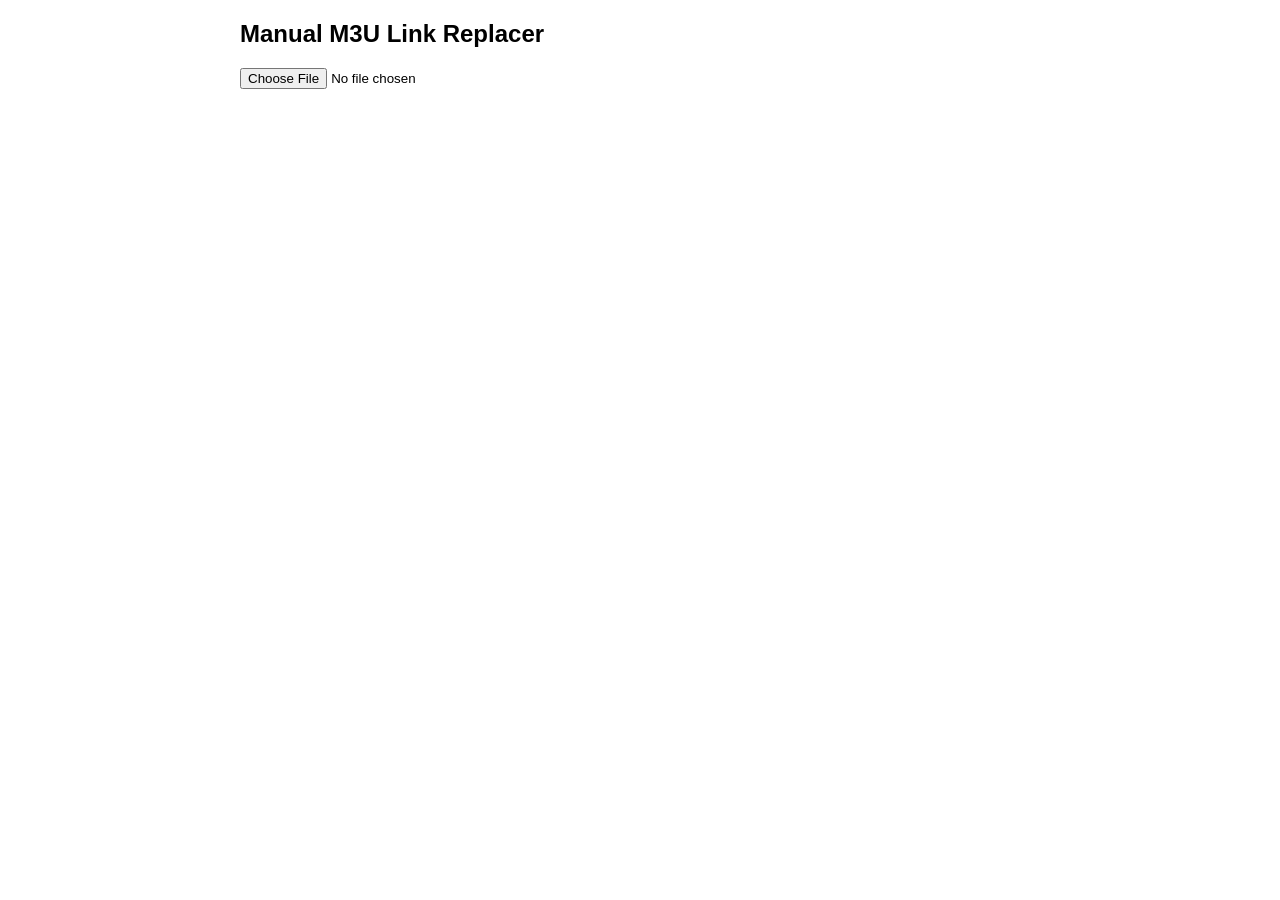
==== index.html @ 12838285 "Add files via upload" ====
<!DOCTYPE html>
<html lang="en">
<head>
    <meta charset="UTF-8">
    <title>M3U Link Replacer</title>
    <style>
        body { font-family: Arial, sans-serif; max-width: 800px; margin: 20px auto; }
        .link-row { display: flex; gap: 10px; margin-bottom: 10px; padding: 10px; background: #f4f4f4; }
        .link-row input { flex: 1; padding: 8px; }
        button { padding: 10px 15px; cursor: pointer; }
    </style>
</head>
<body>

    <h2>Manual M3U Link Replacer</h2>
    <input type="file" id="fileInput" accept=".m3u" />
    <div id="linkContainer" style="margin-top: 20px;"></div>
    <button id="downloadBtn" style="display: none; margin-top: 20px;">Download Updated M3U</button>

    <script>
        let originalContent = "";
        let foundLinks = [];

        document.getElementById('fileInput').addEventListener('change', function(e) {
            const file = e.target.files[0];
            if (!file) return;

            const reader = new FileReader();
            reader.onload = function(e) {
                originalContent = e.target.result;
                extractLinks(originalContent);
            };
            reader.readAsText(file);
        });

        function extractLinks(content) {
            const regex = /(https?:\/\/tv\.roarzone\.info\/player\.php\?stream=[^\s]+)/g;
            foundLinks = [...new Set(content.match(regex) || [])];
            
            const container = document.getElementById('linkContainer');
            container.innerHTML = '<h3>Detected Links:</h3>';
            
            foundLinks.forEach((link, index) => {
                const row = document.createElement('div');
                row.className = 'link-row';
                row.innerHTML = `
                    <input type="text" value="${link}" disabled />
                    <span>➡️</span>
                    <input type="text" id="newLink_${index}" placeholder="Paste actual .m3u8 link here..." />
                `;
                container.appendChild(row);
            });

            if (foundLinks.length > 0) {
                document.getElementById('downloadBtn').style.display = 'block';
            } else {
                container.innerHTML = '<p>No player links found.</p>';
            }
        }

        document.getElementById('downloadBtn').addEventListener('click', function() {
            let updatedContent = originalContent;
            
            foundLinks.forEach((oldLink, index) => {
                const newLink = document.getElementById(`newLink_${index}`).value.trim();
                if (newLink) {
                    // Replace all occurrences of the old link with the new one
                    updatedContent = updatedContent.split(oldLink).join(newLink);
                }
            });

            const blob = new Blob([updatedContent], { type: 'text/plain' });
            const url = URL.createObjectURL(blob);
            const a = document.createElement('a');
            a.href = url;
            a.download = "updated_playlist.m3u";
            a.click();
            URL.revokeObjectURL(url);
        });
    </script>
</body>
</html>
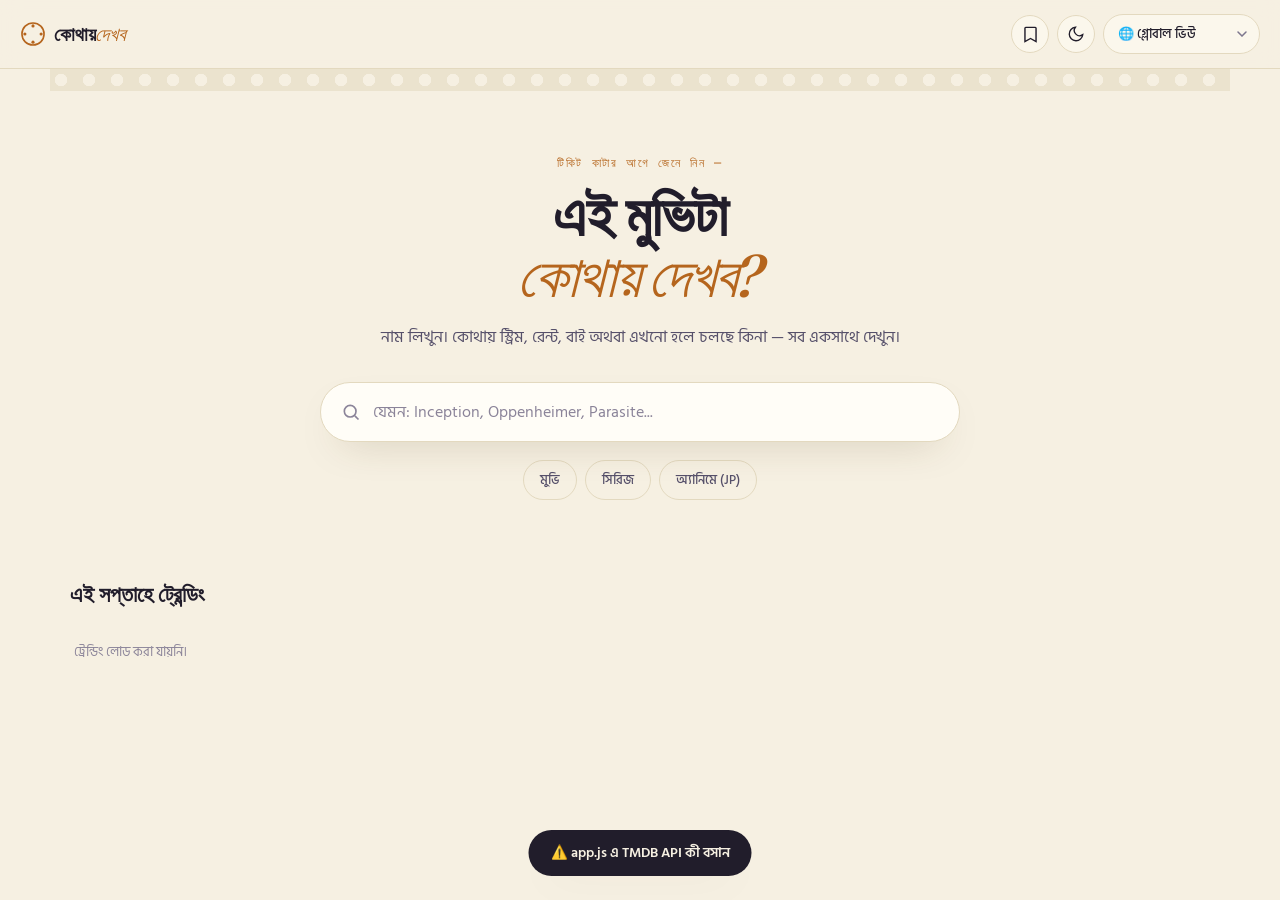
==== commit cb4b2868: "Update 3 file(s), delete 3 file(s)" ====
--- a/index.html
+++ b/index.html
@@ -1,82 +1,156 @@
 <!DOCTYPE html>
-<html lang="en">
+<html lang="bn">
 <head>
-    <meta charset="UTF-8">
-    <title>M3U Link Replacer</title>
-    <style>
-        body { font-family: Arial, sans-serif; max-width: 800px; margin: 20px auto; }
-        .link-row { display: flex; gap: 10px; margin-bottom: 10px; padding: 10px; background: #f4f4f4; }
-        .link-row input { flex: 1; padding: 8px; }
-        button { padding: 10px 15px; cursor: pointer; }
-    </style>
+<meta charset="UTF-8">
+<meta name="viewport" content="width=device-width, initial-scale=1.0">
+<title>কোথায় দেখব — মুভি খুঁজুন, কোথায় স্ট্রিম হয় জানুন</title>
+<meta name="description" content="যেকোনো মুভি বা সিরিজ সার্চ করুন, জানুন কোথায় স্ট্রিম, রেন্ট বা থিয়েটারে দেখা যাচ্ছে।">
+<link rel="preconnect" href="https://image.tmdb.org">
+<link rel="stylesheet" href="style.css">
 </head>
-<body>
+<body data-theme="dark">
 
-    <h2>Manual M3U Link Replacer</h2>
-    <input type="file" id="fileInput" accept=".m3u" />
-    <div id="linkContainer" style="margin-top: 20px;"></div>
-    <button id="downloadBtn" style="display: none; margin-top: 20px;">Download Updated M3U</button>
+  <!-- ===== TOP BAR ===== -->
+  <header class="topbar">
+    <a href="#/" class="brand" data-nav="home">
+      <span class="brand-mark" aria-hidden="true">
+        <svg viewBox="0 0 40 40" width="26" height="26">
+          <circle cx="20" cy="20" r="17" fill="none" stroke="currentColor" stroke-width="2.5"/>
+          <circle cx="20" cy="7.5" r="2.4" fill="currentColor"/>
+          <circle cx="32.5" cy="20" r="2.4" fill="currentColor"/>
+          <circle cx="20" cy="32.5" r="2.4" fill="currentColor"/>
+          <circle cx="7.5" cy="20" r="2.4" fill="currentColor"/>
+        </svg>
+      </span>
+      <span class="brand-word">কোথায়<em>দেখব</em></span>
+    </a>
 
-    <script>
-        let originalContent = "";
-        let foundLinks = [];
+    <div class="topbar-actions">
+      <button class="icon-btn" id="watchlistBtn" aria-label="আমার তালিকা" title="আমার তালিকা">
+        <svg viewBox="0 0 24 24" width="19" height="19" fill="none" stroke="currentColor" stroke-width="1.8"><path d="M6 3h12a1 1 0 0 1 1 1v17l-7-4-7 4V4a1 1 0 0 1 1-1Z"/></svg>
+        <span class="watchlist-count" id="watchlistCount" hidden>0</span>
+      </button>
+      <button class="icon-btn" id="themeToggle" aria-label="থিম বদলান" title="লাইট/ডার্ক থিম">
+        <svg class="icon-moon" viewBox="0 0 24 24" width="18" height="18" fill="none" stroke="currentColor" stroke-width="1.8"><path d="M21 12.8A9 9 0 1 1 11.2 3a7 7 0 0 0 9.8 9.8Z"/></svg>
+        <svg class="icon-sun" viewBox="0 0 24 24" width="18" height="18" fill="none" stroke="currentColor" stroke-width="1.8" hidden><circle cx="12" cy="12" r="4.5"/><path d="M12 2.5v2.5M12 19v2.5M4.2 4.2l1.8 1.8M18 18l1.8 1.8M2.5 12H5M19 12h2.5M4.2 19.8 6 18M18 6l1.8-1.8"/></svg>
+      </button>
+      <select class="region-select" id="regionSelect" aria-label="দেশ/রিজিওন" title="দেশ/রিজিওন বদলান"></select>
+    </div>
+  </header>
 
-        document.getElementById('fileInput').addEventListener('change', function(e) {
-            const file = e.target.files[0];
-            if (!file) return;
+  <!-- ===== HOME / HERO SEARCH VIEW ===== -->
+  <main id="homeView" class="view home-view">
+    <div class="reel-strip" aria-hidden="true"></div>
 
-            const reader = new FileReader();
-            reader.onload = function(e) {
-                originalContent = e.target.result;
-                extractLinks(originalContent);
-            };
-            reader.readAsText(file);
-        });
+    <section class="hero">
+      <p class="hero-eyebrow">টিকিট কাটার আগে জেনে নিন —</p>
+      <h1 class="hero-title">এই মুভিটা<br><span class="hero-title-accent">কোথায় দেখব?</span></h1>
+      <p class="hero-sub">নাম লিখুন। কোথায় স্ট্রিম, রেন্ট, বাই অথবা এখনো হলে চলছে কিনা — সব একসাথে দেখুন।</p>
 
-        function extractLinks(content) {
-            const regex = /(https?:\/\/tv\.roarzone\.info\/player\.php\?stream=[^\s]+)/g;
-            foundLinks = [...new Set(content.match(regex) || [])];
-            
-            const container = document.getElementById('linkContainer');
-            container.innerHTML = '<h3>Detected Links:</h3>';
-            
-            foundLinks.forEach((link, index) => {
-                const row = document.createElement('div');
-                row.className = 'link-row';
-                row.innerHTML = `
-                    <input type="text" value="${link}" disabled />
-                    <span>➡️</span>
-                    <input type="text" id="newLink_${index}" placeholder="Paste actual .m3u8 link here..." />
-                `;
-                container.appendChild(row);
-            });
+      <form class="search-form" id="heroSearchForm" role="search" autocomplete="off">
+        <svg class="search-icon" viewBox="0 0 24 24" width="20" height="20" fill="none" stroke="currentColor" stroke-width="2"><circle cx="11" cy="11" r="7"/><path d="m21 21-4.35-4.35"/></svg>
+        <input type="text" id="heroSearchInput" class="search-input" placeholder="যেমন: Inception, Oppenheimer, Parasite..." aria-label="মুভি বা সিরিজের নাম">
+        <button type="button" class="clear-btn" id="heroClearBtn" hidden aria-label="মুছুন">×</button>
+      </form>
 
-            if (foundLinks.length > 0) {
-                document.getElementById('downloadBtn').style.display = 'block';
-            } else {
-                container.innerHTML = '<p>No player links found.</p>';
-            }
-        }
+      <div class="quick-filters" id="quickFilters">
+        <button class="chip" data-type="movie">মুভি</button>
+        <button class="chip" data-type="tv">সিরিজ</button>
+        <button class="chip" data-lang="ja">অ্যানিমে (JP)</button>
+      </div>
+    </section>
 
-        document.getElementById('downloadBtn').addEventListener('click', function() {
-            let updatedContent = originalContent;
-            
-            foundLinks.forEach((oldLink, index) => {
-                const newLink = document.getElementById(`newLink_${index}`).value.trim();
-                if (newLink) {
-                    // Replace all occurrences of the old link with the new one
-                    updatedContent = updatedContent.split(oldLink).join(newLink);
-                }
-            });
+    <section class="home-rail" id="trendingRail">
+      <div class="rail-head">
+        <h2>এই সপ্তাহে ট্রেন্ডিং</h2>
+      </div>
+      <div class="rail-track" id="trendingTrack">
+        <div class="rail-skeleton" aria-hidden="true">
+          <div class="skel-card"></div><div class="skel-card"></div><div class="skel-card"></div><div class="skel-card"></div><div class="skel-card"></div>
+        </div>
+      </div>
+    </section>
 
-            const blob = new Blob([updatedContent], { type: 'text/plain' });
-            const url = URL.createObjectURL(blob);
-            const a = document.createElement('a');
-            a.href = url;
-            a.download = "updated_playlist.m3u";
-            a.click();
-            URL.revokeObjectURL(url);
-        });
-    </script>
+    <section class="home-rail" id="watchlistRail" hidden>
+      <div class="rail-head">
+        <h2>আমার তালিকা থেকে</h2>
+        <button class="text-link" data-nav="watchlist">সব দেখুন →</button>
+      </div>
+      <div class="rail-track" id="watchlistTrack"></div>
+    </section>
+  </main>
+
+  <!-- ===== SEARCH RESULTS VIEW ===== -->
+  <main id="resultsView" class="view results-view" hidden>
+    <div class="results-searchbar">
+      <button class="back-btn" id="resultsBackBtn" aria-label="ফিরে যান">
+        <svg viewBox="0 0 24 24" width="20" height="20" fill="none" stroke="currentColor" stroke-width="2"><path d="M15 18l-6-6 6-6"/></svg>
+      </button>
+      <form class="search-form search-form--compact" id="resultsSearchForm" role="search" autocomplete="off">
+        <svg class="search-icon" viewBox="0 0 24 24" width="18" height="18" fill="none" stroke="currentColor" stroke-width="2"><circle cx="11" cy="11" r="7"/><path d="m21 21-4.35-4.35"/></svg>
+        <input type="text" id="resultsSearchInput" class="search-input" placeholder="নতুন করে সার্চ করুন..." aria-label="মুভি বা সিরিজের নাম">
+        <button type="button" class="clear-btn" id="resultsClearBtn" hidden aria-label="মুছুন">×</button>
+      </form>
+    </div>
+
+    <div class="filter-bar" id="filterBar">
+      <div class="filter-group" role="group" aria-label="ধরন">
+        <button class="filter-pill is-active" data-filter-type="all">সব</button>
+        <button class="filter-pill" data-filter-type="movie">মুভি</button>
+        <button class="filter-pill" data-filter-type="tv">সিরিজ</button>
+      </div>
+      <select class="filter-select" id="langFilter" aria-label="ভাষা ফিল্টার">
+        <option value="">যেকোনো ভাষা</option>
+      </select>
+      <select class="filter-select" id="yearFilter" aria-label="বছর ফিল্টার">
+        <option value="">যেকোনো বছর</option>
+      </select>
+      <button class="filter-pill filter-pill--ghost" id="clearFiltersBtn" hidden>ফিল্টার মুছুন</button>
+    </div>
+
+    <p class="results-meta" id="resultsMeta" aria-live="polite"></p>
+
+    <div class="results-grid" id="resultsGrid"></div>
+
+    <div class="empty-state" id="emptyState" hidden>
+      <svg viewBox="0 0 24 24" width="40" height="40" fill="none" stroke="currentColor" stroke-width="1.5"><circle cx="11" cy="11" r="7"/><path d="m21 21-4.35-4.35"/><path d="M8 11h6" stroke-linecap="round"/></svg>
+      <h3>কিছু পাওয়া যায়নি</h3>
+      <p>বানান চেক করুন, অথবা ইংরেজি নামে খুঁজে দেখুন।</p>
+    </div>
+
+    <button class="load-more-btn" id="loadMoreBtn" hidden>আরও দেখান</button>
+  </main>
+
+  <!-- ===== DETAIL VIEW ===== -->
+  <main id="detailView" class="view detail-view" hidden>
+    <button class="back-btn back-btn--floating" id="detailBackBtn" aria-label="ফিরে যান">
+      <svg viewBox="0 0 24 24" width="20" height="20" fill="none" stroke="currentColor" stroke-width="2"><path d="M15 18l-6-6 6-6"/></svg>
+    </button>
+    <div id="detailContent"></div>
+  </main>
+
+  <!-- ===== WATCHLIST VIEW ===== -->
+  <main id="watchlistView" class="view watchlist-view" hidden>
+    <div class="watchlist-header">
+      <button class="back-btn" id="watchlistBackBtn" aria-label="ফিরে যান">
+        <svg viewBox="0 0 24 24" width="20" height="20" fill="none" stroke="currentColor" stroke-width="2"><path d="M15 18l-6-6 6-6"/></svg>
+      </button>
+      <h1>আমার তালিকা</h1>
+    </div>
+    <div class="watchlist-tabs" role="tablist">
+      <button class="tab-btn is-active" data-tab="towatch" role="tab">দেখব <span class="tab-count" id="towatchCount"></span></button>
+      <button class="tab-btn" data-tab="watched" role="tab">দেখেছি <span class="tab-count" id="watchedCount"></span></button>
+    </div>
+    <div class="results-grid" id="watchlistGrid"></div>
+    <div class="empty-state" id="watchlistEmpty" hidden>
+      <svg viewBox="0 0 24 24" width="40" height="40" fill="none" stroke="currentColor" stroke-width="1.5"><path d="M6 3h12a1 1 0 0 1 1 1v17l-7-4-7 4V4a1 1 0 0 1 1-1Z"/></svg>
+      <h3>তালিকা খালি</h3>
+      <p>কোনো মুভি বা সিরিজের পাশে + বাটনে চাপুন, এখানে জমা হবে।</p>
+    </div>
+  </main>
+
+  <div class="toast" id="toast" role="status" aria-live="polite"></div>
+
+  <script src="app.js"></script>
 </body>
 </html>
--- a/style.css
+++ b/style.css
@@ -0,0 +1,432 @@
+/* =========================================================
+   কোথায়দেখব — Design tokens
+   Concept: a cinema ticket stub crossed with a film strip.
+   Dark = "in the theater" (deep indigo-black, warm marquee gold).
+   Light = "at the box office" (aged ticket paper, ink navy).
+   Signature element: the perforated ticket-edge divider used
+   on the search bar and detail hero — a die-cut scallop that
+   nods to a torn ticket stub, not a generic rounded card.
+   ========================================================= */
+
+@import url('https://fonts.googleapis.com/css2?family=Fraunces:ital,opsz,wght@0,9..144,300;0,9..144,500;0,9..144,600;0,9..144,700;1,9..144,500&family=Hind+Siliguri:wght@400;500;600;700&family=JetBrains+Mono:wght@400;500&display=swap');
+
+:root{
+  /* ---- dark theme (default) ---- */
+  --bg: #0f0e17;
+  --bg-raised: #17151f;
+  --bg-card: #1c1a26;
+  --ink: #f3efe6;
+  --ink-dim: #b6b0c3;
+  --ink-faint: #7d778e;
+  --hairline: #322e40;
+  --accent: #e8b04b;        /* marquee gold */
+  --accent-ink: #16130a;
+  --accent-soft: rgba(232,176,75,0.14);
+  --stream: #4fb286;        /* streaming-available green */
+  --rent: #6c8fe8;          /* rent/buy blue */
+  --theater: #e8734b;       /* in-theaters warm orange */
+  --danger: #e0637a;
+  --shadow: 0 20px 50px -20px rgba(0,0,0,0.6);
+  --radius-s: 8px;
+  --radius-m: 14px;
+  --radius-l: 22px;
+  --font-display: 'Fraunces', Georgia, serif;
+  --font-body: 'Hind Siliguri', 'Fraunces', sans-serif;
+  --font-mono: 'JetBrains Mono', monospace;
+}
+
+[data-theme="light"]{
+  --bg: #f6f0e2;
+  --bg-raised: #fbf7ec;
+  --bg-card: #fffdf7;
+  --ink: #211d2b;
+  --ink-dim: #55506890;
+  --ink-dim: #56506a;
+  --ink-faint: #8b8499;
+  --hairline: #e3d9bf;
+  --accent: #b5651d;        /* box-office ink-orange */
+  --accent-ink: #fffaf0;
+  --accent-soft: rgba(181,101,29,0.10);
+  --stream: #2f8a5f;
+  --rent: #3457b2;
+  --theater: #c65a30;
+  --danger: #c23e57;
+  --shadow: 0 16px 40px -22px rgba(80,60,20,0.35);
+}
+
+*,*::before,*::after{ box-sizing:border-box; }
+html{ scroll-behavior:smooth; }
+body{
+  margin:0;
+  background:var(--bg);
+  color:var(--ink);
+  font-family:var(--font-body);
+  -webkit-font-smoothing:antialiased;
+  transition:background .35s ease, color .35s ease;
+  min-height:100vh;
+}
+img{ max-width:100%; display:block; }
+button{ font-family:inherit; }
+a{ color:inherit; }
+::selection{ background:var(--accent-soft); color:var(--ink); }
+
+@media (prefers-reduced-motion: reduce){
+  *{ animation-duration:0.01ms !important; animation-iteration-count:1 !important; transition-duration:0.01ms !important; scroll-behavior:auto !important; }
+}
+
+/* ================= TOP BAR ================= */
+.topbar{
+  position:sticky; top:0; z-index:40;
+  display:flex; align-items:center; justify-content:space-between;
+  padding:14px 20px;
+  background:color-mix(in srgb, var(--bg) 88%, transparent);
+  backdrop-filter:blur(10px);
+  border-bottom:1px solid var(--hairline);
+}
+.brand{ display:flex; align-items:center; gap:8px; text-decoration:none; color:var(--ink); }
+.brand-mark{ color:var(--accent); display:flex; }
+.brand-word{ font-family:var(--font-display); font-size:19px; font-weight:600; letter-spacing:-0.01em; }
+.brand-word em{ font-style:italic; color:var(--accent); font-weight:500; }
+
+.topbar-actions{ display:flex; align-items:center; gap:8px; }
+.icon-btn{
+  position:relative;
+  width:38px; height:38px; border-radius:50%;
+  border:1px solid var(--hairline); background:var(--bg-raised); color:var(--ink);
+  display:flex; align-items:center; justify-content:center;
+  cursor:pointer; transition:border-color .2s, transform .15s;
+}
+.icon-btn:hover{ border-color:var(--accent); }
+.icon-btn:active{ transform:scale(0.92); }
+.watchlist-count{
+  position:absolute; top:-4px; right:-4px;
+  background:var(--accent); color:var(--accent-ink);
+  font-size:10px; font-weight:700; font-family:var(--font-mono);
+  min-width:16px; height:16px; border-radius:8px;
+  display:flex; align-items:center; justify-content:center; padding:0 3px;
+}
+.icon-moon,.icon-sun{ transition:opacity .2s; }
+.region-select, .filter-select{
+  appearance:none; -webkit-appearance:none;
+  background:var(--bg-raised); color:var(--ink);
+  border:1px solid var(--hairline); border-radius:20px;
+  padding:8px 30px 8px 14px; font-size:13px; font-family:var(--font-body); font-weight:500;
+  cursor:pointer;
+  background-image:url("data:image/svg+xml,%3Csvg xmlns='http://www.w3.org/2000/svg' width='10' height='6'%3E%3Cpath d='M1 1l4 4 4-4' stroke='%237d778e' stroke-width='1.5' fill='none' stroke-linecap='round'/%3E%3C/svg%3E");
+  background-repeat:no-repeat; background-position:right 12px center;
+}
+.region-select:hover, .filter-select:hover{ border-color:var(--accent); }
+
+/* ================= VIEWS ================= */
+.view{ max-width:1180px; margin:0 auto; padding:0 20px 80px; }
+[hidden]{ display:none !important; }
+
+/* ================= FILM REEL STRIP (signature motif) ================= */
+.reel-strip{
+  height:22px; margin:0 -20px 0;
+  background-image:
+    radial-gradient(circle at 11px 11px, var(--bg) 6px, transparent 6.5px);
+  background-size:28px 22px;
+  background-color:var(--hairline);
+  opacity:.55;
+}
+
+/* ================= HERO ================= */
+.hero{
+  padding:64px 0 28px;
+  text-align:center;
+  max-width:640px; margin:0 auto;
+}
+.hero-eyebrow{
+  font-family:var(--font-mono); font-size:12px; letter-spacing:.14em; text-transform:uppercase;
+  color:var(--accent); margin:0 0 14px;
+}
+.hero-title{
+  font-family:var(--font-display); font-weight:600; font-size:clamp(34px,7vw,58px);
+  line-height:1.05; letter-spacing:-0.02em; margin:0 0 18px; color:var(--ink);
+}
+.hero-title-accent{ font-style:italic; font-weight:500; color:var(--accent); }
+.hero-sub{ color:var(--ink-dim); font-size:16px; line-height:1.6; margin:0 0 32px; }
+
+.search-form{
+  position:relative;
+  display:flex; align-items:center; gap:10px;
+  background:var(--bg-card);
+  border:1.5px solid var(--hairline);
+  border-radius:100px;
+  padding:15px 20px;
+  box-shadow:var(--shadow);
+  transition:border-color .2s;
+}
+.search-form:focus-within{ border-color:var(--accent); }
+.search-icon{ color:var(--ink-faint); flex-shrink:0; }
+.search-input{
+  flex:1; border:none; outline:none; background:transparent;
+  color:var(--ink); font-size:16px; font-family:var(--font-body); min-width:0;
+}
+.search-input::placeholder{ color:var(--ink-faint); }
+.clear-btn{
+  border:none; background:var(--hairline); color:var(--ink);
+  width:24px; height:24px; border-radius:50%; font-size:16px; line-height:1;
+  cursor:pointer; flex-shrink:0; display:flex; align-items:center; justify-content:center;
+}
+
+.quick-filters{ display:flex; gap:8px; justify-content:center; margin-top:18px; flex-wrap:wrap; }
+.chip{
+  border:1px solid var(--hairline); background:transparent; color:var(--ink-dim);
+  padding:8px 16px; border-radius:100px; font-size:13px; font-weight:500; cursor:pointer;
+  transition:all .18s;
+}
+.chip:hover{ border-color:var(--accent); color:var(--ink); }
+
+/* ================= HOME RAILS ================= */
+.home-rail{ margin-top:52px; }
+.rail-head{ display:flex; align-items:baseline; justify-content:space-between; margin-bottom:16px; }
+.rail-head h2{ font-family:var(--font-display); font-size:22px; font-weight:600; margin:0; }
+.text-link{ background:none; border:none; color:var(--accent); font-size:13px; font-weight:600; cursor:pointer; }
+
+.rail-track{
+  display:flex; gap:14px; overflow-x:auto; padding:4px 4px 14px;
+  scroll-snap-type:x proximity;
+}
+.rail-track::-webkit-scrollbar{ height:6px; }
+.rail-track::-webkit-scrollbar-thumb{ background:var(--hairline); border-radius:3px; }
+
+.rail-skeleton{ display:flex; gap:14px; }
+.skel-card{
+  width:150px; height:225px; border-radius:var(--radius-m); flex-shrink:0;
+  background:linear-gradient(100deg, var(--bg-card) 30%, var(--bg-raised) 50%, var(--bg-card) 70%);
+  background-size:200% 100%; animation:shimmer 1.4s ease-in-out infinite;
+}
+@keyframes shimmer{ 0%{background-position:200% 0;} 100%{background-position:-200% 0;} }
+
+/* ================= POSTER CARD ================= */
+.poster-card{
+  position:relative; flex-shrink:0; width:150px; scroll-snap-align:start;
+  cursor:pointer; text-decoration:none; color:inherit;
+}
+.poster-frame{
+  position:relative; width:150px; height:225px; border-radius:var(--radius-m);
+  overflow:hidden; background:var(--bg-card); border:1px solid var(--hairline);
+  transition:transform .2s ease, box-shadow .2s ease;
+}
+.poster-card:hover .poster-frame{ transform:translateY(-4px); box-shadow:var(--shadow); }
+.poster-frame img{ width:100%; height:100%; object-fit:cover; }
+.poster-fallback{
+  width:100%; height:100%; display:flex; align-items:center; justify-content:center;
+  text-align:center; padding:12px; font-family:var(--font-display); font-size:13px;
+  color:var(--ink-faint); background:var(--bg-raised);
+}
+.poster-badge{
+  position:absolute; top:8px; left:8px; padding:3px 8px; border-radius:100px;
+  font-size:10px; font-weight:700; font-family:var(--font-mono); text-transform:uppercase; letter-spacing:.03em;
+  backdrop-filter:blur(4px);
+}
+.poster-badge--stream{ background:color-mix(in srgb, var(--stream) 82%, black 0%); color:#fff; }
+.poster-badge--theater{ background:color-mix(in srgb, var(--theater) 82%, black 0%); color:#fff; }
+.poster-badge--rent{ background:color-mix(in srgb, var(--rent) 82%, black 0%); color:#fff; }
+.poster-quickadd{
+  position:absolute; bottom:8px; right:8px; width:28px; height:28px; border-radius:50%;
+  background:rgba(15,14,23,0.75); color:#fff; border:1px solid rgba(255,255,255,0.25);
+  display:flex; align-items:center; justify-content:center; font-size:16px; cursor:pointer;
+  transition:background .15s, transform .15s;
+}
+.poster-quickadd:hover{ background:var(--accent); color:var(--accent-ink); transform:scale(1.08); }
+.poster-quickadd.is-added{ background:var(--stream); color:#fff; border-color:transparent; }
+.poster-title{ margin:9px 2px 0; font-size:13.5px; font-weight:600; line-height:1.3; color:var(--ink); }
+.poster-year{ margin:2px 2px 0; font-size:12px; color:var(--ink-faint); font-family:var(--font-mono); }
+
+/* ================= RESULTS VIEW ================= */
+.results-searchbar{ display:flex; align-items:center; gap:10px; padding-top:16px; }
+.back-btn{
+  width:38px; height:38px; border-radius:50%; flex-shrink:0;
+  border:1px solid var(--hairline); background:var(--bg-raised); color:var(--ink);
+  display:flex; align-items:center; justify-content:center; cursor:pointer;
+}
+.back-btn:hover{ border-color:var(--accent); }
+.search-form--compact{ padding:11px 18px; flex:1; }
+
+.filter-bar{
+  display:flex; flex-wrap:wrap; align-items:center; gap:8px;
+  margin-top:16px; padding-bottom:16px; border-bottom:1px dashed var(--hairline);
+}
+.filter-group{ display:flex; gap:6px; }
+.filter-pill{
+  border:1px solid var(--hairline); background:var(--bg-raised); color:var(--ink-dim);
+  padding:7px 15px; border-radius:100px; font-size:13px; font-weight:600; cursor:pointer;
+  transition:all .15s;
+}
+.filter-pill:hover{ border-color:var(--accent); }
+.filter-pill.is-active{ background:var(--accent); border-color:var(--accent); color:var(--accent-ink); }
+.filter-pill--ghost{ background:transparent; color:var(--danger); border-color:transparent; font-size:12px; }
+
+.results-meta{ color:var(--ink-faint); font-size:13px; margin:16px 2px; font-family:var(--font-mono); }
+
+.results-grid{
+  display:grid; grid-template-columns:repeat(auto-fill,minmax(150px,1fr)); gap:20px 14px;
+}
+
+.empty-state{
+  text-align:center; padding:70px 20px; color:var(--ink-faint);
+}
+.empty-state svg{ margin-bottom:14px; opacity:.5; }
+.empty-state h3{ font-family:var(--font-display); color:var(--ink); font-size:19px; margin:0 0 6px; }
+.empty-state p{ font-size:14px; margin:0; }
+
+.load-more-btn{
+  display:block; margin:32px auto 0; padding:12px 30px; border-radius:100px;
+  border:1.5px solid var(--hairline); background:transparent; color:var(--ink);
+  font-weight:600; font-size:14px; cursor:pointer; transition:border-color .2s;
+}
+.load-more-btn:hover{ border-color:var(--accent); color:var(--accent); }
+
+/* ================= DETAIL VIEW ================= */
+.detail-view{ padding-top:0; max-width:100%; }
+.back-btn--floating{
+  position:fixed; top:18px; left:18px; z-index:50;
+  background:rgba(15,14,23,0.6); backdrop-filter:blur(6px); color:#fff; border-color:rgba(255,255,255,0.2);
+}
+
+.detail-hero{ position:relative; width:100%; min-height:340px; display:flex; align-items:flex-end; overflow:hidden; }
+.detail-hero-bg{
+  position:absolute; inset:0; background-size:cover; background-position:center top;
+  filter:saturate(1.05);
+}
+.detail-hero-scrim{
+  position:absolute; inset:0;
+  background:linear-gradient(180deg, rgba(15,14,23,0.15) 0%, var(--bg) 92%);
+}
+.detail-hero-inner{
+  position:relative; z-index:2; display:flex; gap:24px; align-items:flex-end;
+  max-width:1180px; margin:0 auto; padding:40px 20px 28px; width:100%;
+}
+.detail-poster{
+  width:150px; flex-shrink:0; border-radius:var(--radius-m); overflow:hidden;
+  border:2px solid rgba(255,255,255,0.15); box-shadow:0 20px 40px -12px rgba(0,0,0,0.6);
+}
+.detail-poster img{ width:100%; }
+.detail-heading{ padding-bottom:4px; }
+.detail-title{ font-family:var(--font-display); font-weight:700; font-size:clamp(24px,4vw,38px); color:#fff; margin:0 0 8px; line-height:1.1; text-shadow:0 2px 20px rgba(0,0,0,0.4); }
+.detail-tagline{ font-style:italic; color:rgba(255,255,255,0.75); font-size:14px; margin:0 0 12px; }
+.detail-meta-row{ display:flex; flex-wrap:wrap; gap:8px 14px; align-items:center; color:rgba(255,255,255,0.85); font-size:13.5px; font-family:var(--font-mono); }
+.detail-meta-row .sep{ opacity:.4; }
+.detail-rating{ display:inline-flex; align-items:center; gap:4px; color:var(--accent); font-weight:700; }
+
+.detail-body{ max-width:1180px; margin:0 auto; padding:32px 20px 0; }
+.detail-actions{ display:flex; gap:10px; margin-bottom:32px; flex-wrap:wrap; }
+.action-btn{
+  display:inline-flex; align-items:center; gap:8px;
+  padding:12px 22px; border-radius:100px; font-weight:700; font-size:14px; cursor:pointer;
+  border:1.5px solid var(--accent); background:var(--accent); color:var(--accent-ink);
+  transition:transform .15s, filter .15s;
+}
+.action-btn:hover{ filter:brightness(1.08); transform:translateY(-1px); }
+.action-btn--outline{ background:transparent; color:var(--ink); border-color:var(--hairline); }
+.action-btn--outline:hover{ border-color:var(--accent); color:var(--accent); filter:none; }
+.action-btn.is-added{ background:var(--stream); border-color:var(--stream); color:#fff; }
+
+.detail-overview{ font-size:15.5px; line-height:1.75; color:var(--ink-dim); max-width:760px; margin:0 0 40px; }
+
+/* ---- Ticket-stub section divider (signature element) ---- */
+.ticket-divider{
+  position:relative; height:0; margin:0 0 28px;
+  border-top:1.5px dashed var(--hairline);
+}
+.ticket-divider::before, .ticket-divider::after{
+  content:''; position:absolute; top:-9px; width:18px; height:18px; border-radius:50%;
+  background:var(--bg);
+}
+.ticket-divider::before{ left:-29px; }
+.ticket-divider::after{ right:-29px; }
+
+.section-label{
+  font-family:var(--font-mono); font-size:11px; text-transform:uppercase; letter-spacing:.14em;
+  color:var(--ink-faint); margin:0 0 16px;
+}
+
+/* ---- Where to watch panel ---- */
+.watch-panel{ margin-bottom:36px; }
+.watch-region-note{ font-size:13px; color:var(--ink-faint); margin:-8px 0 18px; }
+.watch-group{ margin-bottom:22px; }
+.watch-group-title{
+  display:flex; align-items:center; gap:8px; font-weight:700; font-size:14px; margin:0 0 12px;
+}
+.watch-group-title .dot{ width:8px; height:8px; border-radius:50%; }
+.dot--stream{ background:var(--stream); }
+.dot--rent{ background:var(--rent); }
+.dot--theater{ background:var(--theater); }
+
+.provider-row{ display:flex; flex-wrap:wrap; gap:10px; }
+.provider-chip{
+  display:flex; align-items:center; gap:9px;
+  background:var(--bg-card); border:1px solid var(--hairline); border-radius:12px;
+  padding:8px 14px 8px 8px; text-decoration:none; color:var(--ink);
+  transition:border-color .18s, transform .15s;
+}
+.provider-chip:hover{ border-color:var(--accent); transform:translateY(-2px); }
+.provider-logo{ width:30px; height:30px; border-radius:8px; object-fit:cover; flex-shrink:0; background:var(--bg-raised); }
+.provider-name{ font-size:13.5px; font-weight:600; }
+
+.watch-empty{
+  background:var(--bg-card); border:1px dashed var(--hairline); border-radius:var(--radius-m);
+  padding:22px; color:var(--ink-dim); font-size:14px; line-height:1.6;
+}
+.watch-empty a{ color:var(--accent); font-weight:600; }
+
+.tmdb-attribution{
+  font-size:11.5px; color:var(--ink-faint); margin-top:10px;
+}
+
+/* Cast rail */
+.cast-track{ display:flex; gap:14px; overflow-x:auto; padding-bottom:14px; margin-bottom:12px; }
+.cast-card{ flex-shrink:0; width:96px; text-align:center; }
+.cast-photo{
+  width:96px; height:96px; border-radius:50%; object-fit:cover; background:var(--bg-card);
+  border:1px solid var(--hairline); margin-bottom:8px;
+}
+.cast-name{ font-size:12.5px; font-weight:700; line-height:1.3; }
+.cast-role{ font-size:11.5px; color:var(--ink-faint); line-height:1.3; }
+
+/* ================= WATCHLIST VIEW ================= */
+.watchlist-header{ display:flex; align-items:center; gap:14px; padding-top:20px; margin-bottom:8px; }
+.watchlist-header h1{ font-family:var(--font-display); font-size:26px; margin:0; }
+.watchlist-tabs{ display:flex; gap:6px; margin:20px 0 22px; border-bottom:1px solid var(--hairline); }
+.tab-btn{
+  background:none; border:none; padding:10px 4px; margin-right:22px; font-size:14.5px; font-weight:600;
+  color:var(--ink-faint); cursor:pointer; position:relative; top:1px; border-bottom:2px solid transparent;
+}
+.tab-btn.is-active{ color:var(--ink); border-color:var(--accent); }
+.tab-count{ font-family:var(--font-mono); font-size:12px; color:var(--ink-faint); }
+
+/* ================= TOAST ================= */
+.toast{
+  position:fixed; bottom:24px; left:50%; transform:translateX(-50%) translateY(20px);
+  background:var(--ink); color:var(--bg); padding:12px 22px; border-radius:100px;
+  font-size:13.5px; font-weight:600; opacity:0; pointer-events:none;
+  transition:opacity .25s, transform .25s; z-index:100; box-shadow:var(--shadow);
+}
+.toast.is-visible{ opacity:1; transform:translateX(-50%) translateY(0); }
+
+/* ================= RESPONSIVE ================= */
+@media (max-width:640px){
+  .topbar{ padding:12px 14px; }
+  .brand-word{ font-size:16px; }
+  .region-select{ display:none; }
+  .view{ padding:0 14px 70px; }
+  .hero{ padding:40px 0 22px; }
+  .results-grid{ grid-template-columns:repeat(auto-fill,minmax(128px,1fr)); gap:16px 10px; }
+  .poster-card, .poster-frame{ width:100%; height:auto; aspect-ratio:2/3; }
+  .rail-track .poster-card, .rail-track .poster-frame{ width:128px; height:192px; }
+  .detail-hero-inner{ flex-direction:column; align-items:flex-start; }
+  .detail-poster{ width:110px; }
+  .back-btn--floating{ top:12px; left:12px; }
+}
+
+@media (min-width:641px) and (max-width:900px){
+  .region-select{ max-width:120px; }
+}
+
+/* Focus visibility */
+button:focus-visible, input:focus-visible, select:focus-visible, a:focus-visible{
+  outline:2px solid var(--accent); outline-offset:2px;
+}
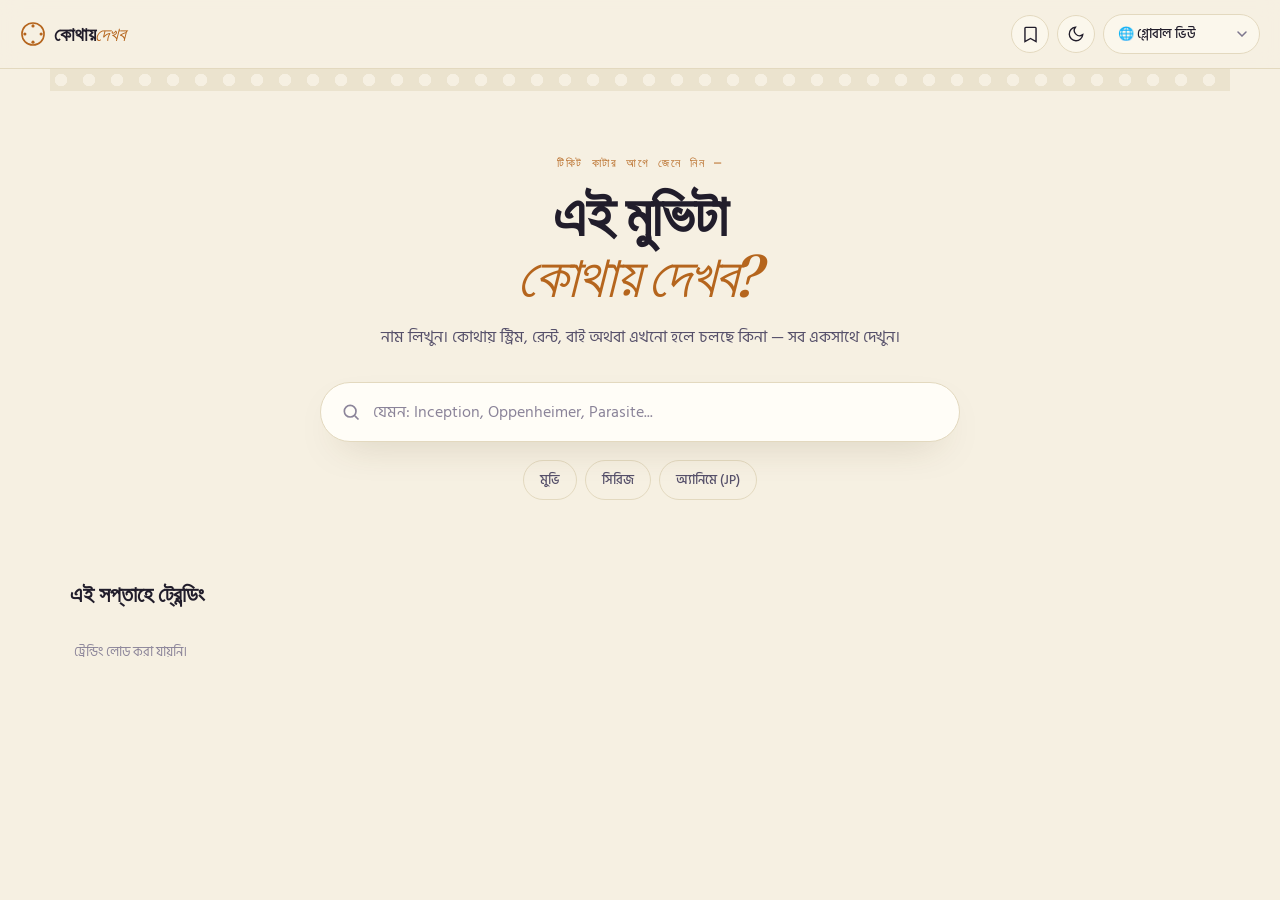
==== commit 1ec6a9c1: "Update 1 file(s), delete 0 file(s)" ====
--- a/index.html
+++ b/index.html
@@ -7,6 +7,18 @@
 <meta name="description" content="যেকোনো মুভি বা সিরিজ সার্চ করুন, জানুন কোথায় স্ট্রিম, রেন্ট বা থিয়েটারে দেখা যাচ্ছে।">
 <link rel="preconnect" href="https://image.tmdb.org">
 <link rel="stylesheet" href="style.css">
+
+<!-- ===== PWA ===== -->
+<link rel="manifest" href="manifest.webmanifest">
+<meta name="theme-color" content="#0f0e17" media="(prefers-color-scheme: dark)">
+<meta name="theme-color" content="#f6f0e2" media="(prefers-color-scheme: light)">
+<meta name="mobile-web-app-capable" content="yes">
+<meta name="apple-mobile-web-app-capable" content="yes">
+<meta name="apple-mobile-web-app-status-bar-style" content="black-translucent">
+<meta name="apple-mobile-web-app-title" content="কোথায়দেখব">
+<link rel="apple-touch-icon" href="icons/icon-192.png">
+<link rel="icon" type="image/png" sizes="192x192" href="icons/icon-192.png">
+<link rel="icon" type="image/png" sizes="512x512" href="icons/icon-512.png">
 </head>
 <body data-theme="dark">
 
@@ -26,6 +38,9 @@
     </a>
 
     <div class="topbar-actions">
+      <button class="icon-btn install-btn" id="installBtn" aria-label="অ্যাপ ইনস্টল করুন" title="অ্যাপ হিসেবে ইনস্টল করুন" hidden>
+        <svg viewBox="0 0 24 24" width="18" height="18" fill="none" stroke="currentColor" stroke-width="1.8"><path d="M12 3v13m0 0-5-5m5 5 5-5M5 19h14" stroke-linecap="round" stroke-linejoin="round"/></svg>
+      </button>
       <button class="icon-btn" id="watchlistBtn" aria-label="আমার তালিকা" title="আমার তালিকা">
         <svg viewBox="0 0 24 24" width="19" height="19" fill="none" stroke="currentColor" stroke-width="1.8"><path d="M6 3h12a1 1 0 0 1 1 1v17l-7-4-7 4V4a1 1 0 0 1 1-1Z"/></svg>
         <span class="watchlist-count" id="watchlistCount" hidden>0</span>
@@ -47,11 +62,14 @@
       <h1 class="hero-title">এই মুভিটা<br><span class="hero-title-accent">কোথায় দেখব?</span></h1>
       <p class="hero-sub">নাম লিখুন। কোথায় স্ট্রিম, রেন্ট, বাই অথবা এখনো হলে চলছে কিনা — সব একসাথে দেখুন।</p>
 
-      <form class="search-form" id="heroSearchForm" role="search" autocomplete="off">
-        <svg class="search-icon" viewBox="0 0 24 24" width="20" height="20" fill="none" stroke="currentColor" stroke-width="2"><circle cx="11" cy="11" r="7"/><path d="m21 21-4.35-4.35"/></svg>
-        <input type="text" id="heroSearchInput" class="search-input" placeholder="যেমন: Inception, Oppenheimer, Parasite..." aria-label="মুভি বা সিরিজের নাম">
-        <button type="button" class="clear-btn" id="heroClearBtn" hidden aria-label="মুছুন">×</button>
-      </form>
+      <div class="search-form-wrap">
+        <form class="search-form" id="heroSearchForm" role="search" autocomplete="off">
+          <svg class="search-icon" viewBox="0 0 24 24" width="20" height="20" fill="none" stroke="currentColor" stroke-width="2"><circle cx="11" cy="11" r="7"/><path d="m21 21-4.35-4.35"/></svg>
+          <input type="text" id="heroSearchInput" class="search-input" placeholder="যেমন: Inception, Oppenheimer, Parasite..." aria-label="মুভি বা সিরিজের নাম" role="combobox" aria-expanded="false" aria-autocomplete="list" aria-controls="heroSuggest">
+          <button type="button" class="clear-btn" id="heroClearBtn" hidden aria-label="মুছুন"><span>×</span></button>
+        </form>
+        <div class="search-suggest" id="heroSuggest" role="listbox" hidden></div>
+      </div>
 
       <div class="quick-filters" id="quickFilters">
         <button class="chip" data-type="movie">মুভি</button>
@@ -86,11 +104,14 @@
       <button class="back-btn" id="resultsBackBtn" aria-label="ফিরে যান">
         <svg viewBox="0 0 24 24" width="20" height="20" fill="none" stroke="currentColor" stroke-width="2"><path d="M15 18l-6-6 6-6"/></svg>
       </button>
-      <form class="search-form search-form--compact" id="resultsSearchForm" role="search" autocomplete="off">
-        <svg class="search-icon" viewBox="0 0 24 24" width="18" height="18" fill="none" stroke="currentColor" stroke-width="2"><circle cx="11" cy="11" r="7"/><path d="m21 21-4.35-4.35"/></svg>
-        <input type="text" id="resultsSearchInput" class="search-input" placeholder="নতুন করে সার্চ করুন..." aria-label="মুভি বা সিরিজের নাম">
-        <button type="button" class="clear-btn" id="resultsClearBtn" hidden aria-label="মুছুন">×</button>
-      </form>
+      <div class="search-form-wrap search-form-wrap--compact">
+        <form class="search-form search-form--compact" id="resultsSearchForm" role="search" autocomplete="off">
+          <svg class="search-icon" viewBox="0 0 24 24" width="18" height="18" fill="none" stroke="currentColor" stroke-width="2"><circle cx="11" cy="11" r="7"/><path d="m21 21-4.35-4.35"/></svg>
+          <input type="text" id="resultsSearchInput" class="search-input" placeholder="নতুন করে সার্চ করুন..." aria-label="মুভি বা সিরিজের নাম" role="combobox" aria-expanded="false" aria-autocomplete="list" aria-controls="resultsSuggest">
+          <button type="button" class="clear-btn" id="resultsClearBtn" hidden aria-label="মুছুন"><span>×</span></button>
+        </form>
+        <div class="search-suggest" id="resultsSuggest" role="listbox" hidden></div>
+      </div>
     </div>
 
     <div class="filter-bar" id="filterBar">
--- a/style.css
+++ b/style.css
@@ -56,6 +56,7 @@
 
 *,*::before,*::after{ box-sizing:border-box; }
 html{ scroll-behavior:smooth; }
+html.is-typing{ scroll-behavior:auto; }
 body{
   margin:0;
   background:var(--bg);
@@ -98,6 +99,8 @@
 }
 .icon-btn:hover{ border-color:var(--accent); }
 .icon-btn:active{ transform:scale(0.92); }
+.install-btn{ color:var(--accent); border-color:color-mix(in srgb, var(--accent) 45%, var(--hairline)); }
+.install-btn:hover{ background:var(--accent-soft); }
 .watchlist-count{
   position:absolute; top:-4px; right:-4px;
   background:var(--accent); color:var(--accent-ink);
@@ -171,6 +174,39 @@
   cursor:pointer; flex-shrink:0; display:flex; align-items:center; justify-content:center;
 }
 
+/* ---- Live search suggestions ---- */
+.search-form-wrap{ position:relative; scroll-margin-top:24px; }
+.search-suggest{
+  position:absolute; left:0; right:0; top:calc(100% + 8px); z-index:30;
+  background:var(--bg-card); border:1px solid var(--hairline); border-radius:var(--radius-m);
+  box-shadow:var(--shadow); overflow:hidden; max-height:420px; overflow-y:auto;
+}
+.suggest-item{
+  display:flex; align-items:center; gap:12px; width:100%;
+  padding:9px 14px; border:none; background:none; cursor:pointer; text-align:left;
+  border-bottom:1px solid var(--hairline); color:var(--ink);
+}
+.suggest-item:last-child{ border-bottom:none; }
+.suggest-item:hover, .suggest-item.is-focused{ background:var(--accent-soft); }
+.suggest-thumb{
+  width:36px; height:52px; flex-shrink:0; border-radius:6px; object-fit:cover;
+  background:var(--bg-raised); border:1px solid var(--hairline);
+}
+.suggest-thumb-fallback{
+  width:36px; height:52px; flex-shrink:0; border-radius:6px;
+  background:var(--bg-raised); border:1px solid var(--hairline);
+  display:flex; align-items:center; justify-content:center; color:var(--ink-faint);
+}
+.suggest-info{ min-width:0; flex:1; }
+.suggest-title{ font-size:13.5px; font-weight:600; line-height:1.3; white-space:nowrap; overflow:hidden; text-overflow:ellipsis; }
+.suggest-meta{ font-size:11.5px; color:var(--ink-faint); font-family:var(--font-mono); margin-top:2px; }
+.suggest-footer{
+  display:block; width:100%; padding:10px 14px; text-align:center;
+  font-size:12.5px; font-weight:600; color:var(--accent); background:var(--bg-raised);
+  border:none; border-top:1px dashed var(--hairline); cursor:pointer;
+}
+.suggest-loading, .suggest-empty{ padding:16px 14px; font-size:13px; color:var(--ink-faint); text-align:center; }
+
 .quick-filters{ display:flex; gap:8px; justify-content:center; margin-top:18px; flex-wrap:wrap; }
 .chip{
   border:1px solid var(--hairline); background:transparent; color:var(--ink-dim);
@@ -178,6 +214,7 @@
   transition:all .18s;
 }
 .chip:hover{ border-color:var(--accent); color:var(--ink); }
+.chip.is-active{ border-color:var(--accent); background:var(--accent); color:var(--accent-ink); }
 
 /* ================= HOME RAILS ================= */
 .home-rail{ margin-top:52px; }
@@ -229,10 +266,11 @@
   position:absolute; bottom:8px; right:8px; width:28px; height:28px; border-radius:50%;
   background:rgba(15,14,23,0.75); color:#fff; border:1px solid rgba(255,255,255,0.25);
   display:flex; align-items:center; justify-content:center; font-size:16px; cursor:pointer;
-  transition:background .15s, transform .15s;
+  transition:background .15s, transform .2s;
 }
 .poster-quickadd:hover{ background:var(--accent); color:var(--accent-ink); transform:scale(1.08); }
-.poster-quickadd.is-added{ background:var(--stream); color:#fff; border-color:transparent; }
+.poster-quickadd.is-added{ background:var(--stream); color:#fff; border-color:transparent; transform:rotate(45deg); }
+.poster-quickadd.is-added:hover{ transform:rotate(45deg) scale(1.08); }
 .poster-title{ margin:9px 2px 0; font-size:13.5px; font-weight:600; line-height:1.3; color:var(--ink); }
 .poster-year{ margin:2px 2px 0; font-size:12px; color:var(--ink-faint); font-family:var(--font-mono); }
 
@@ -346,12 +384,40 @@
 
 /* ---- Where to watch panel ---- */
 .watch-panel{ margin-bottom:36px; }
-.watch-region-note{ font-size:13px; color:var(--ink-faint); margin:-8px 0 18px; }
-.watch-group{ margin-bottom:22px; }
-.watch-group-title{
-  display:flex; align-items:center; gap:8px; font-weight:700; font-size:14px; margin:0 0 12px;
-}
-.watch-group-title .dot{ width:8px; height:8px; border-radius:50%; }
+.watch-panel-head{ margin-bottom:14px; }
+.watch-region-note{ font-size:12.5px; color:var(--ink-faint); margin:4px 0 0; }
+
+/* Country tab strip — horizontally scrollable so 10+ countries never
+   overwhelm the layout; each tab shows a flag + short name. */
+.watch-tabs{
+  display:flex; gap:6px; overflow-x:auto; padding:2px 2px 10px;
+  scroll-snap-type:x proximity; border-bottom:1px solid var(--hairline); margin-bottom:18px;
+}
+.watch-tabs::-webkit-scrollbar{ height:5px; }
+.watch-tabs::-webkit-scrollbar-thumb{ background:var(--hairline); border-radius:3px; }
+.watch-tab{
+  flex-shrink:0; scroll-snap-align:start;
+  display:flex; align-items:center; gap:6px;
+  border:1px solid var(--hairline); background:var(--bg-raised); color:var(--ink-dim);
+  padding:7px 14px; border-radius:100px; font-size:13px; font-weight:600; cursor:pointer;
+  transition:all .15s; white-space:nowrap;
+}
+.watch-tab:hover{ border-color:var(--accent); color:var(--ink); }
+.watch-tab.is-active{ background:var(--accent); border-color:var(--accent); color:var(--accent-ink); }
+.watch-tab-flag{ font-size:14px; line-height:1; }
+
+.watch-tabpanels{ position:relative; }
+.watch-tabpanel{ display:none; animation:watchFadeIn .2s ease; }
+.watch-tabpanel.is-active{ display:block; }
+@keyframes watchFadeIn{ from{ opacity:0; transform:translateY(4px);} to{ opacity:1; transform:none; } }
+
+.watch-subgroup{ margin-bottom:18px; }
+.watch-subgroup:last-child{ margin-bottom:0; }
+.watch-subgroup-title{
+  display:flex; align-items:center; gap:8px; font-weight:700; font-size:13px; margin:0 0 10px;
+  color:var(--ink-dim);
+}
+.watch-subgroup-title .dot{ width:8px; height:8px; border-radius:50%; flex-shrink:0; }
 .dot--stream{ background:var(--stream); }
 .dot--rent{ background:var(--rent); }
 .dot--theater{ background:var(--theater); }
@@ -420,6 +486,8 @@
   .detail-hero-inner{ flex-direction:column; align-items:flex-start; }
   .detail-poster{ width:110px; }
   .back-btn--floating{ top:12px; left:12px; }
+  .watch-tab{ padding:6px 12px; font-size:12.5px; }
+  .search-suggest{ left:0; right:0; }
 }
 
 @media (min-width:641px) and (max-width:900px){
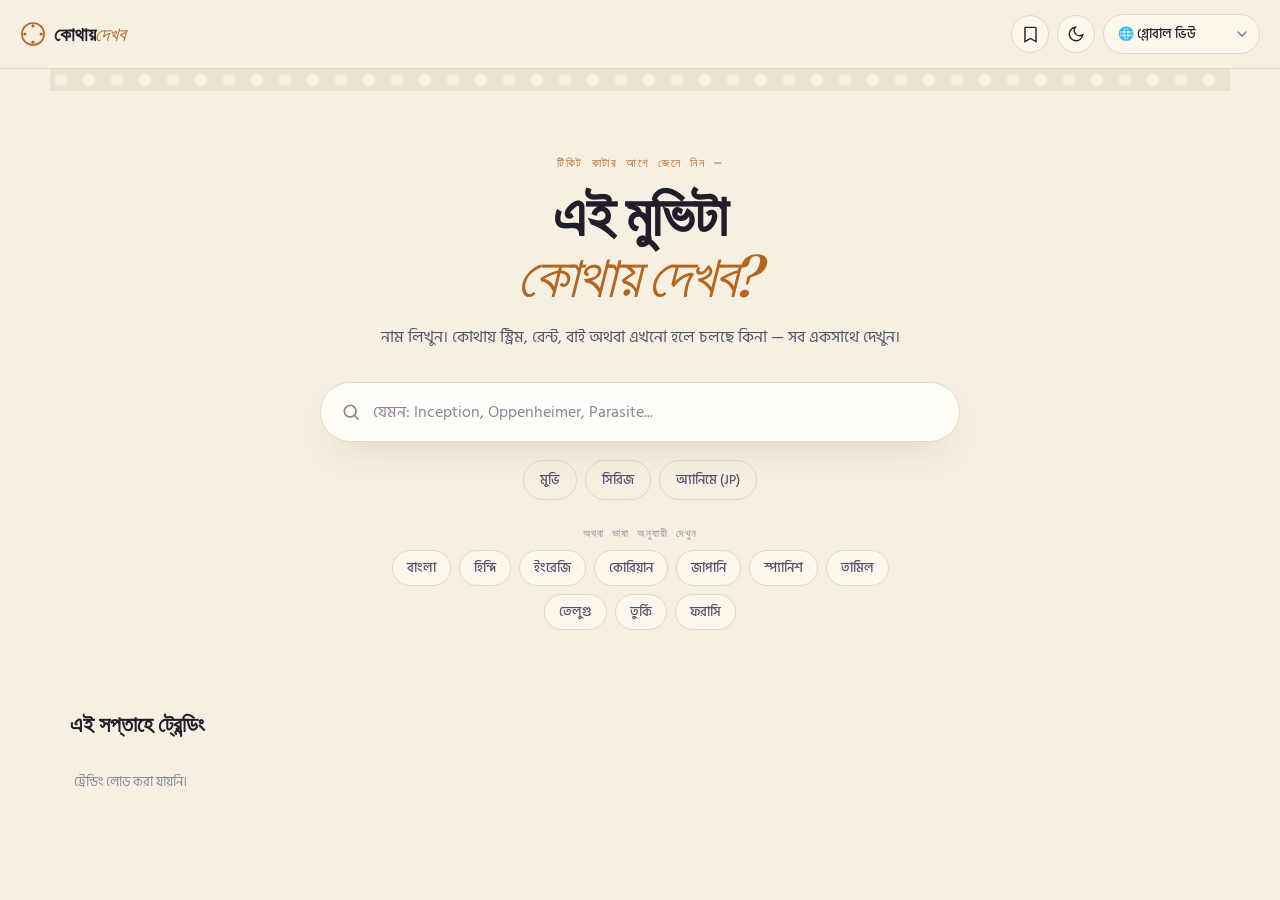
==== commit ca42f164: "Update 3 file(s), delete 0 file(s)" ====
--- a/index.html
+++ b/index.html
@@ -76,6 +76,22 @@
         <button class="chip" data-type="tv">সিরিজ</button>
         <button class="chip" data-lang="ja">অ্যানিমে (JP)</button>
       </div>
+
+      <div class="lang-browse">
+        <p class="lang-browse-label">অথবা ভাষা অনুযায়ী দেখুন</p>
+        <div class="lang-browse-row" id="langBrowseRow">
+          <button class="lang-chip" data-browse-lang="bn">বাংলা</button>
+          <button class="lang-chip" data-browse-lang="hi">হিন্দি</button>
+          <button class="lang-chip" data-browse-lang="en">ইংরেজি</button>
+          <button class="lang-chip" data-browse-lang="ko">কোরিয়ান</button>
+          <button class="lang-chip" data-browse-lang="ja">জাপানি</button>
+          <button class="lang-chip" data-browse-lang="es">স্প্যানিশ</button>
+          <button class="lang-chip" data-browse-lang="ta">তামিল</button>
+          <button class="lang-chip" data-browse-lang="te">তেলুগু</button>
+          <button class="lang-chip" data-browse-lang="tr">তুর্কি</button>
+          <button class="lang-chip" data-browse-lang="fr">ফরাসি</button>
+        </div>
+      </div>
     </section>
 
     <section class="home-rail" id="trendingRail">
@@ -120,8 +136,18 @@
         <button class="filter-pill" data-filter-type="movie">মুভি</button>
         <button class="filter-pill" data-filter-type="tv">সিরিজ</button>
       </div>
-      <select class="filter-select" id="langFilter" aria-label="ভাষা ফিল্টার">
+      <select class="filter-select" id="langFilter" aria-label="ভাষা অনুযায়ী দেখুন">
         <option value="">যেকোনো ভাষা</option>
+        <option value="bn">বাংলা</option>
+        <option value="hi">হিন্দি</option>
+        <option value="en">ইংরেজি</option>
+        <option value="ko">কোরিয়ান</option>
+        <option value="ja">জাপানি</option>
+        <option value="es">স্প্যানিশ</option>
+        <option value="ta">তামিল</option>
+        <option value="te">তেলুগু</option>
+        <option value="tr">তুর্কি</option>
+        <option value="fr">ফরাসি</option>
       </select>
       <select class="filter-select" id="yearFilter" aria-label="বছর ফিল্টার">
         <option value="">যেকোনো বছর</option>
--- a/style.css
+++ b/style.css
@@ -171,8 +171,10 @@
 .clear-btn{
   border:none; background:var(--hairline); color:var(--ink);
   width:24px; height:24px; border-radius:50%; font-size:16px; line-height:1;
+  padding:0; margin:0;
   cursor:pointer; flex-shrink:0; display:flex; align-items:center; justify-content:center;
 }
+.clear-btn span{ display:block; transform:translateY(-1px); }
 
 /* ---- Live search suggestions ---- */
 .search-form-wrap{ position:relative; scroll-margin-top:24px; }
@@ -216,6 +218,22 @@
 .chip:hover{ border-color:var(--accent); color:var(--ink); }
 .chip.is-active{ border-color:var(--accent); background:var(--accent); color:var(--accent-ink); }
 
+/* ---- Browse by language (home) ---- */
+.lang-browse{ margin-top:26px; }
+.lang-browse-label{
+  font-family:var(--font-mono); font-size:11px; text-transform:uppercase; letter-spacing:.1em;
+  color:var(--ink-faint); text-align:center; margin:0 0 10px;
+}
+.lang-browse-row{
+  display:flex; gap:8px; flex-wrap:wrap; justify-content:center; max-width:560px; margin:0 auto;
+}
+.lang-chip{
+  border:1px solid var(--hairline); background:var(--bg-raised); color:var(--ink-dim);
+  padding:7px 14px; border-radius:100px; font-size:12.5px; font-weight:500; cursor:pointer;
+  transition:all .18s;
+}
+.lang-chip:hover{ border-color:var(--accent); color:var(--ink); }
+
 /* ================= HOME RAILS ================= */
 .home-rail{ margin-top:52px; }
 .rail-head{ display:flex; align-items:baseline; justify-content:space-between; margin-bottom:16px; }
@@ -265,9 +283,11 @@
 .poster-quickadd{
   position:absolute; bottom:8px; right:8px; width:28px; height:28px; border-radius:50%;
   background:rgba(15,14,23,0.75); color:#fff; border:1px solid rgba(255,255,255,0.25);
-  display:flex; align-items:center; justify-content:center; font-size:16px; cursor:pointer;
+  display:flex; align-items:center; justify-content:center; font-size:18px; line-height:1;
+  padding:0; margin:0; cursor:pointer; font-family:var(--font-body,inherit);
   transition:background .15s, transform .2s;
 }
+.poster-quickadd span{ display:block; transform:translateY(-1px); }
 .poster-quickadd:hover{ background:var(--accent); color:var(--accent-ink); transform:scale(1.08); }
 .poster-quickadd.is-added{ background:var(--stream); color:#fff; border-color:transparent; transform:rotate(45deg); }
 .poster-quickadd.is-added:hover{ transform:rotate(45deg) scale(1.08); }
@@ -285,18 +305,21 @@
 .search-form--compact{ padding:11px 18px; flex:1; }
 
 .filter-bar{
-  display:flex; flex-wrap:wrap; align-items:center; gap:8px;
+  display:flex; flex-wrap:wrap; align-items:center; gap:8px 10px;
   margin-top:16px; padding-bottom:16px; border-bottom:1px dashed var(--hairline);
 }
-.filter-group{ display:flex; gap:6px; }
+.filter-group{ display:flex; gap:6px; flex-wrap:wrap; }
 .filter-pill{
+  height:34px; box-sizing:border-box;
   border:1px solid var(--hairline); background:var(--bg-raised); color:var(--ink-dim);
-  padding:7px 15px; border-radius:100px; font-size:13px; font-weight:600; cursor:pointer;
+  padding:0 15px; border-radius:100px; font-size:13px; font-weight:600; cursor:pointer;
   transition:all .15s;
 }
 .filter-pill:hover{ border-color:var(--accent); }
 .filter-pill.is-active{ background:var(--accent); border-color:var(--accent); color:var(--accent-ink); }
-.filter-pill--ghost{ background:transparent; color:var(--danger); border-color:transparent; font-size:12px; }
+.filter-pill--ghost{ background:transparent; color:var(--danger); border-color:transparent; font-size:12px; height:auto; padding:6px 4px; }
+
+.filter-select{ height:34px; box-sizing:border-box; padding-top:0; padding-bottom:0; }
 
 .results-meta{ color:var(--ink-faint); font-size:13px; margin:16px 2px; font-family:var(--font-mono); }
 
@@ -439,6 +462,33 @@
 }
 .watch-empty a{ color:var(--accent); font-weight:600; }
 
+/* ---- দেশ / প্ল্যাটফর্ম mode switch ---- */
+.watch-mode-switch{
+  display:flex; gap:6px; margin-bottom:16px; background:var(--bg-raised);
+  border:1px solid var(--hairline); border-radius:100px; padding:4px; width:fit-content;
+}
+.watch-mode-btn{
+  border:none; background:transparent; color:var(--ink-dim);
+  padding:7px 16px; border-radius:100px; font-size:13px; font-weight:600; cursor:pointer;
+  transition:all .15s;
+}
+.watch-mode-btn:hover{ color:var(--ink); }
+.watch-mode-btn.is-active{ background:var(--accent); color:var(--accent-ink); }
+.watch-mode-panel{ display:none; }
+.watch-mode-panel.is-active{ display:block; }
+
+.watch-tab--platform{ padding:6px 14px 6px 8px; }
+.watch-tab-logo{ width:22px; height:22px; border-radius:6px; object-fit:cover; flex-shrink:0; }
+
+.platform-panel-sub{ font-size:13px; color:var(--ink-dim); margin:0 0 12px; font-weight:600; }
+.country-chip-row{ display:flex; flex-wrap:wrap; gap:8px; }
+.country-chip{
+  display:inline-flex; align-items:center; gap:6px;
+  background:var(--bg-card); border:1px solid var(--hairline); border-radius:100px;
+  padding:6px 12px; font-size:13px; color:var(--ink);
+}
+.country-chip-kind{ color:var(--ink-faint); font-size:11.5px; }
+
 .tmdb-attribution{
   font-size:11.5px; color:var(--ink-faint); margin-top:10px;
 }
@@ -480,7 +530,7 @@
   .region-select{ display:none; }
   .view{ padding:0 14px 70px; }
   .hero{ padding:40px 0 22px; }
-  .results-grid{ grid-template-columns:repeat(auto-fill,minmax(128px,1fr)); gap:16px 10px; }
+  .results-grid{ grid-template-columns:repeat(3,1fr); gap:14px 8px; }
   .poster-card, .poster-frame{ width:100%; height:auto; aspect-ratio:2/3; }
   .rail-track .poster-card, .rail-track .poster-frame{ width:128px; height:192px; }
   .detail-hero-inner{ flex-direction:column; align-items:flex-start; }
@@ -488,6 +538,17 @@
   .back-btn--floating{ top:12px; left:12px; }
   .watch-tab{ padding:6px 12px; font-size:12.5px; }
   .search-suggest{ left:0; right:0; }
+
+  /* Filter bar: keep type-pills on their own row and the two selects
+     sharing the next row evenly, instead of an unpredictable ragged wrap. */
+  .filter-bar{ align-items:stretch; }
+  .filter-group{ width:100%; }
+  .filter-group .filter-pill{ flex:1; text-align:center; }
+  .filter-select{ flex:1; min-width:0; }
+  .filter-pill--ghost{ width:100%; text-align:center; }
+
+  .lang-browse-row{ justify-content:flex-start; overflow-x:auto; flex-wrap:nowrap; padding-bottom:4px; margin:0 -14px; padding-left:14px; padding-right:14px; }
+  .lang-chip{ flex-shrink:0; }
 }
 
 @media (min-width:641px) and (max-width:900px){
